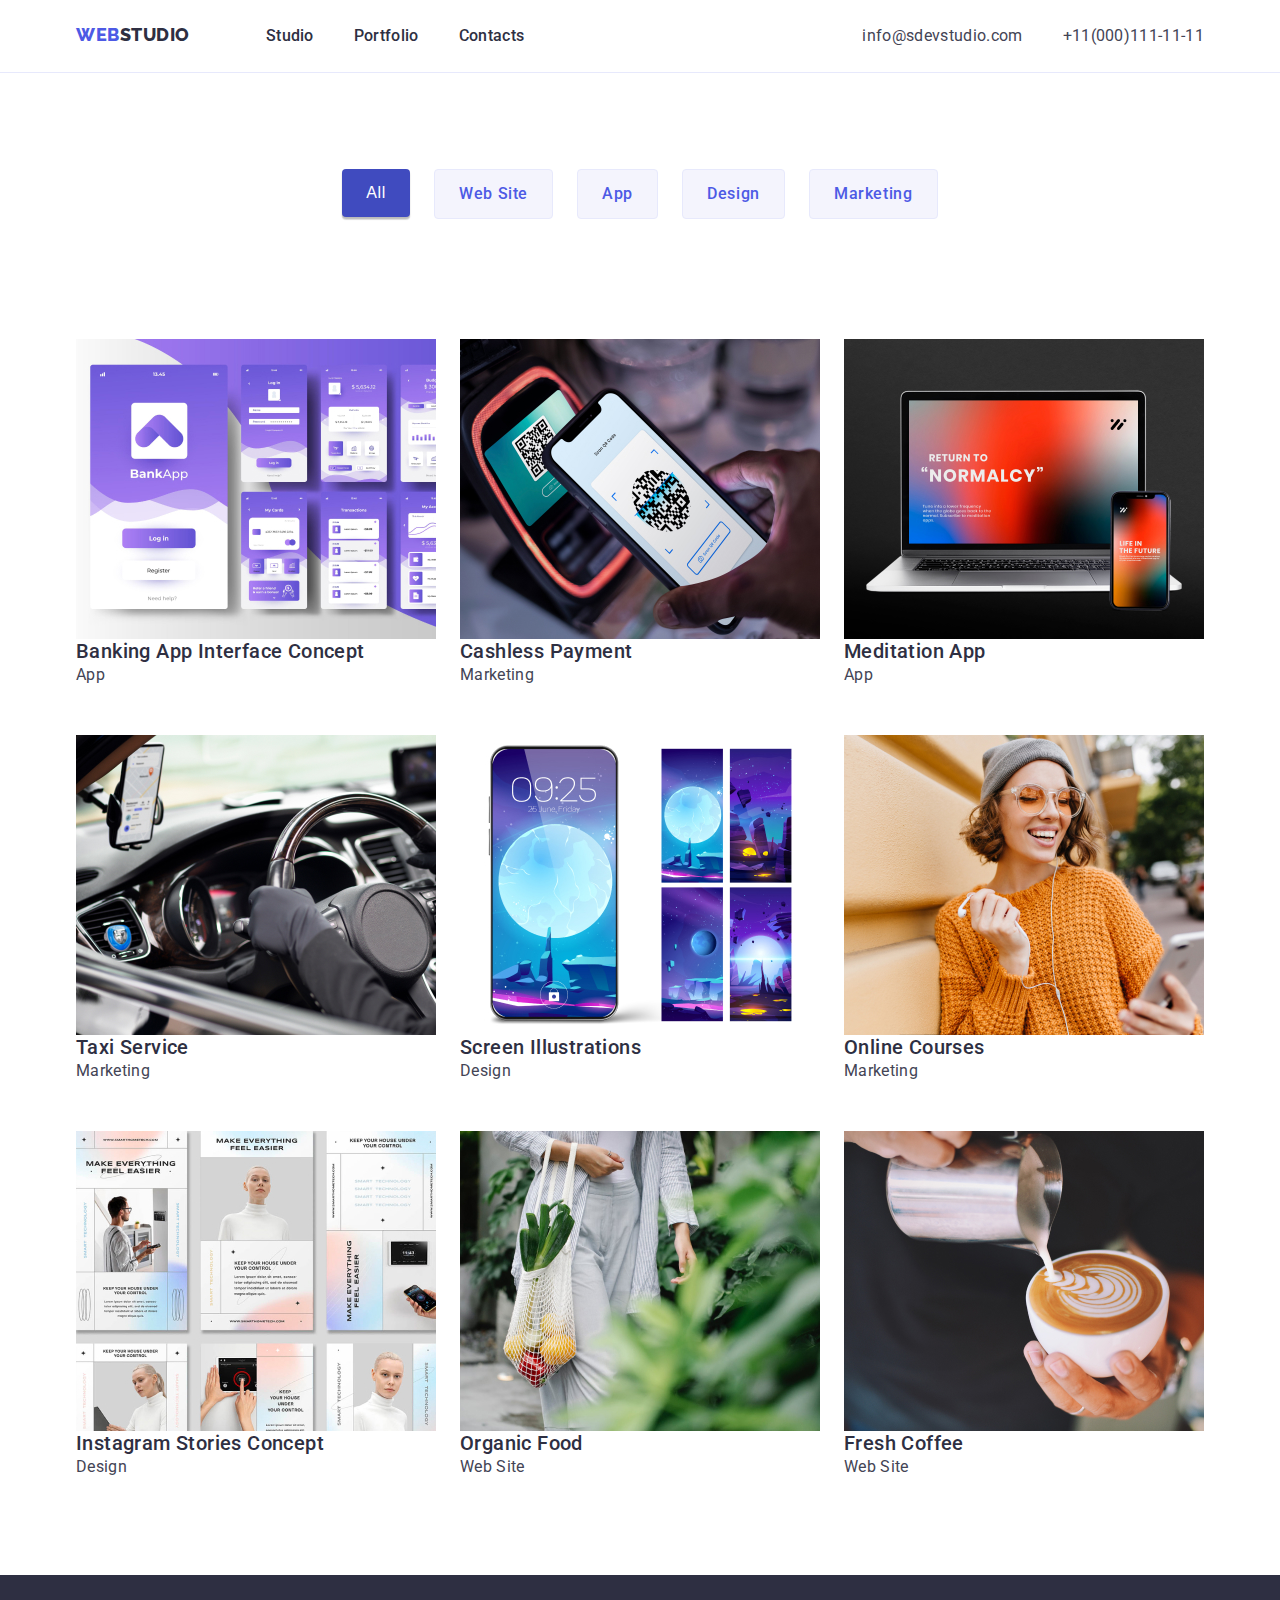
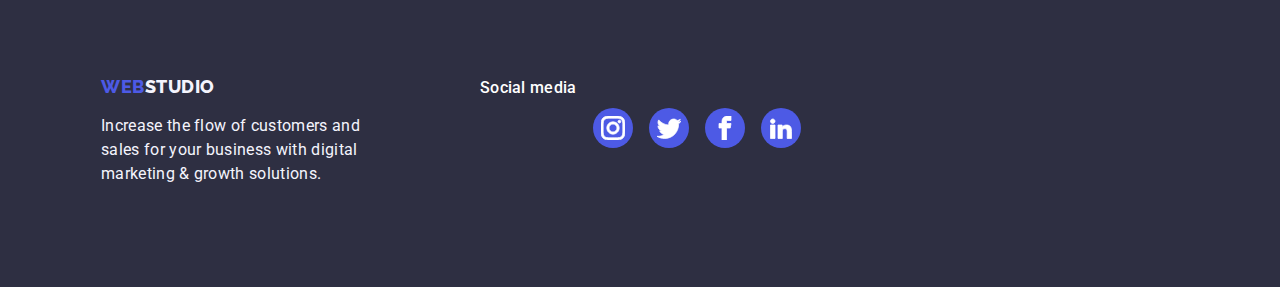
==== portfolio.html @ 398ab16e "for finalize" ====
<!DOCTYPE html>
<html lang="en">

<head>
    <meta charset="UTF-8">
    <meta name="viewport" content="width=device-width, initial-scale=1.0">
    <title>Homework#4</title>
    <link rel="preconnect" href="https://fonts.googleapis.com">
    <link rel="preconnect" href="https://fonts.gstatic.com" crossorigin>
    <link
        href="https://fonts.googleapis.com/css2?family=Raleway:wght@800&family=Roboto:wght@400;500;700;900&display=swap"
        rel="stylesheet">
    <link rel="preconnect" href="https://fonts.googleapis.com">
    <link rel="preconnect" href="https://fonts.gstatic.com" crossorigin>
    <link
        href="https://fonts.googleapis.com/css2?family=Raleway:wght@800&family=Roboto:wght@400;500;700;900&display=swap"
        rel="stylesheet">
    <link rel="stylesheet" href="./css/styles.css">
</head>

<body>
    <!--header section-->

    <header class="header">
        <div class="container main-header-container">
            <nav class="nav-menu">
            <a class="logo" href="/goit-markup-hw-04/portfolio.html" target="_blank"><span class="colored">WEB</span><span
                    class="black">STUDIO</span></a>

            <ul class="nav-list">
                <li><a class="nav-link" href="./portfolio.html">Studio</a></li>
                <li><a class="nav-link" href="./portfolio.html">Portfolio</a></li>
                <li><a class="nav-link" href="./portfolio.html">Contacts</a></li>
            </ul>
        </nav>

    <!--address section-->

        <address class="address">
            <ul class="address-list">
                <li><a class="address-link" href="mailto:info@devstudio.com">info@sdevstudio.com</a></li>
                <li><a class="address-link" href="tel:+11(000)111-11-11">+11(000)111-11-11</a></li>
            </ul>
        </address>
        </div>
    </header>

    <!--Link Button-->

    <main>
        <section class="section-portfolio">
            <div class=" container section-portfolio-container">
            <ul class="portfolio-button-list">
                <li class="portfolio-link"><button class="blue" type="button">All</button></li>
                <li class="portfolio-link"><button class="portfolio-button" type="button">Web Site</button></li>
                <li class="portfolio-link"><button class="portfolio-button" type="button">App</button></li>
                <li class="portfolio-link"><button class="portfolio-button" type="button">Design</button></li>
                <li class="portfolio-link"><button class="portfolio-button" type="button">Marketing</button></li>
            </ul>
            </div>
        </section>
        
        <!--images-->
        <section class="project-card1">
            <div class="container project-card1-container">
            <ul class="project-list-item">
                <li class="project"><img src="images/img8.jpg" width="360" alt="banking">
                    <div class="project-details">
                    <p class="project-title">Banking App Interface Concept<p>
                    <p class="project-description">App</p>
                    </div>
                </li>
                <li class="project"><img src="images/img9.jpg" width="360" alt="cashless">
                    <div class="project-details">
                    <p class="project-title">Cashless Payment
                    <p class="project-description">Marketing</p>
                    <div>
                </li>
                <li class="project"><img src="images/img10.jpg" width="360" alt="meditation">
                     <div class="project-details">
                    <p class="project-title">Meditation App</p>
                    <p class="project-description">App</p>
                </div>
            </li>

                <li class="project"><img src="images/img11.jpg" width="360" alt="taxi">
                    <div class="project-details">
                    <p class="project-title">Taxi Service</p>
                    <p class="project-description">Marketing</p>
                </div>
            </li>
                <li class="project"><img src="images/img12.jpg" width="360" alt="screen">
                    <div class="project-details">
                    <p class="project-title">Screen Illustrations</p>
                    <p class="project-description">Design</p>
                </div>
            </li>
                <li class="project"><img src="images/img13.jpg" width="360" alt="online">
                    <div class="project-details">
                    <p class="project-title">Online Courses</p>
                    <p class="project-description">Marketing</p>
                </div>
            </li>
                <li class="project"><img src="images/img14.jpg" width="360" alt="instagram">
                    <div class="project-details">
                    <p class="project-title">Instagram Stories Concept</p>
                    <p class="project-description">Design</p>
                </div>
            </li>
                <li class="project"><img src="images/img15.jpg" width="360" alt="organic">
                    <div class="project-details">
                    <p class="project-title">Organic Food</p>
                    <p class="project-description">Web Site</p>
                </div>
            </li>
                <li class="project"><img src="images/img16.jpg" width="360" alt="coffee">
                    <div class="project-details">
                    <p class="project-title">Fresh Coffee</p>
                    <p class="project-description">Web Site</p>
                    </div>
                </li>
            </ul>
        </section>
    </div>
    </main>

    <!--Footer Section-->
    <footer>
<div class="container footer-section-container">
    <div class="col">
        <a class="footer-logo" href="/goit-markup-hw-04/index.html" target="_blank"><span
                class="colored">WEB</span><span class="white">STUDIO</span></a>
        <p class="footer-description">Increase the flow of customers and<br>
            sales for your business with digital<br>
            marketing & growth solutions.</p>
                </div>
                <div class="social-link">
                    <p class="media-link">Social media</p>
                </div>

                <div class="footer-icons-item">
                    <svg class="footer-icon">
                        <use href="./sprite.svg#icon-instagram"></use>
                    </svg>
                </div>

                <div class="footer-icons-item">
                    <svg class="footer-icon">
                        <use href="./sprite.svg#icon-twitter"></use>
                    </svg>
                </div>

                <div class="footer-icons-item">
                    <svg class="footer-icon">
                        <use href="./sprite.svg#icon-facebook"></use>
                    </svg>
                </div>

                <div class="footer-icons-item">
                    <svg class="footer-icon">
                        <use href="./sprite.svg#icon-linkedin2"></use>
                    </svg>
                </div>

    </footer>
</body>

</html>
---- css/styles.css ----
* {
    margin: 0;
    padding: 0;
    box-sizing: border-box;
    
}

:root {
    --navy-blue: #2e2f42;
    --slate: #434455;
    --cloud: #f4f4fd;
    --iris: #4d5ae5;
    --orange: #e7791f;
    --ocean: #404bbf;
    --cornflower: #e7e9fc;
    --white: #fff;
    --blue: #0000ff;
    --green: rgba(49, 208, 170, 1);
    --light-slate: rgba(142, 143, 153, 1);
}

body {
    font-family: 'Roboto', sans-serif;
}

img {
    display: block;
    max-width: 100%;
    height: auto;
}

h1,
h2,
h3,
h4,
h5,
h6,
p, 


ul {
    margin: 0;
    padding: 0;
}


ul {
    list-style-type: none;
}

a {
    text-decoration: none;
    color: inherit;
}
address {
    font-style: normal;
}
.container {
    width: 1158px;
    margin: 0 auto;
}

.header {
    border-bottom: 1px solid var(--cornflower);
    padding: 24px 0;
    background: var(--white);
}
.main-header-container {
    display: flex;
    padding: 0 15px;
    justify-content: space-between;
}

.nav-menu {
    display: inline-flex;
    column-gap: 76px;
}

.nav-list {
    display: inline-flex;
    column-gap: 40px;
}

.nav-link {
    color: var(--navy-blue);
    font-size: 16px;
    font-weight: 500;
    line-height: 24px;
    /* 150% */
    letter-spacing: 0.32px;
}


.nav-link:hover, .address-link:hover {
    color:var(--ocean);
}

.address-list {
    display: flex;
    column-gap: 40px;
    position: relative;
    margin-left: 332px;
}

.address-link {
    color: var(--slate);
    font-size: 16px;
    line-height: 24px;
    letter-spacing: 0.32px;
}  

.hero { 
    /* background-color: var(--navy-blue); */
    padding: 188px 0;
    background-image: linear-gradient(rgba(46,47,66,0.7),rgba(46,47,66,0.7)),url(/images/people-office.jpg);
    background-size: cover;
    background-position: center;
    position: relative;
}

.hero-heading {
    font-size: 56px;
    line-height: 60px;
    letter-spacing: 1.12px;
    color: var(--white);
    display: block;
    text-align: center;
}

.hero-button {
    background-color: var(--iris);
    color: var(--white);
    outline: none;
    border: unset;
    padding: 16px 32px;
    display:block;
    margin: auto;
    margin-top: 48px;
    border-radius: 4px;
    box-shadow: 0px 4px 4px 0px rgba(0, 0, 0, 0.15);
    font-size: 16px;
    font-weight: 500;
    line-height: 24px;
    /* 150% */
    letter-spacing: 0.64px;
    cursor: pointer;   
    font-family: inherit;
}

.hero-button:hover {
    background-color: var(--ocean);
}

    /* ----------------Features Section--------------- */

.features-icon {
    background-color: var(--cloud);
    padding: 24px 100px;
    top: 120px;
    border-radius: 4px;
    display: inline-block;
    justify-content: center;
    align-items: center;
}

.features {
    padding: 120px 0px;
}
.features-list {
    display: flex;
    column-gap: 24px;
}
.features-title {
    margin-bottom: 8px;
}
.features-title, .team-name {
    color: var(--navy-blue);
    font-size: 20px;
    font-weight: 500;
    line-height: 24px;
    /* 120% */
    letter-spacing: 0.4px;
    margin-bottom: 8px;
}

.features-description, .team-position {
    color: var(--slate);
    font-size: 16px;
    line-height: 24px;
    /* 150% */
    letter-spacing: 0.32px;
}

    /* ------------Services Section--------------- */

.services {
    padding-bottom: 120px;
}
.services-title {
    margin-bottom: 73px;
}
.services-title, .team-title {
    color: var(--navy-blue);
    text-align: center;
    font-size: 36px;
    line-height: 40px;
    letter-spacing: 0.72px;
    text-transform: capitalize;
}

.services-list-menu {
    display: flex;
    column-gap: 24px;
    justify-content: center;
}

    /* ----------------Team Section------------------ */
.team {
    background-color: var(--cloud);
    padding: 120px 0px;
}

.team-list-item:hover {
    box-shadow: 6px 6px 40px 10px rgba(46, 47, 66, 0.16);
    transform: translateY(20px);
    backdrop-filter: blur(5px);
    transition: 0.6s;

}

.team-title {
    margin-bottom: 73px;
}   
.team-list-menu {
    display: flex;
    column-gap: 24px;
    text-align: center;

}
.team-item-details {
    padding: 32px 16px;
    border-radius: 0px 0px 4px 4px;
    background: var(--WHITE, #FFF);
    box-shadow: 0px 2px 1px 0px rgba(46, 47, 66, 0.08), 0px 1px 1px 0px rgba(46, 47, 66, 0.16), 0px 1px 6px 0px rgba(46, 47, 66, 0.08);
}

.icons-item {
    align-items: center;
    padding: 12px;
    margin-top: 12px;
    display: inline-flex;
    cursor: pointer;
    background-color: var(--iris);
    border-radius: 40px;
    justify-content: center;
    margin-left: 12px;
    
   
}
.icon {
    width: 16px;
    height: 16px;
    fill: var(--white);
    stroke-width: 1px;
    stroke:var(--white);
}

.icons-item:hover {
   background-color: var(--ocean);
}

    /* --------------------Client Section-------------------- */
.client-section {
    background-color: var(--cornflower-);
    padding: 150px 0px;
    text-align: center;
    
}

.client-title {
    font-weight: 700; 
    font-size: 36px; 
    line-height: 40px;
    color: var(--navy-blue);
    margin-bottom: 75px;
    
}

.client-logo {
    display: flex;
    column-gap: 24px;
    justify-content: center;
    cursor: pointer;
}

.client-logo img {
    border: solid 1px var(--light-slate);
    border-radius: 5px;
    width: 168px;
    height:88px;
    padding: 16px 32px;
    
}

.section-client-container img:hover{
    background-color: var(--iris);
}
    /* -----------------Footer Section------------------- */

.footer-section-container{
    display:flex;
    flex-wrap: wrap;
    align-items: flex-start;
    /* justify-content: space-between; */
}
.footer-description {
    color: var(--cloud);
    font-size: 16px;
    line-height: 24px;
    letter-spacing: 0.32px;
    margin-top: 17px;  
}

footer {
    background: var(--navy-blue);
    padding: 101px;
}

.media-link {
    font-size: 16px;
    font-weight: 500;
    line-height: 24px;
    letter-spacing: 0.02em;
    color: var(--white);
    margin-left: 120px;    
}    

.footer-icon {
    width: 24px;
    height:24px;
    fill: var(--white);
    stroke-width: 1px;
    stroke: var(--white);
}

.footer-icons-item {
    align-items: center;
    padding: 8px;
    margin-top: 32px;
    display: flex;
    background-color: var(--iris);
    border-radius: 40px;
    justify-content: center;
    margin-left: 16px;
    cursor: pointer;
    
}

.footer-icons-item:hover{
    background-color: var(--green);
}

    /* --WEBSTUDIO L O G O------ */

.colored {
    color: var(--iris);
    font-family: Raleway;
    font-size: 18px;
    font-weight: 800;
    line-height: 21px;
    letter-spacing: 0.54px;
    text-transform: uppercase;
}

.black {
    color: var(--navy-blue);
    font-family: Raleway;
    font-size: 18px;
    font-weight: 800;
    line-height: 21px;
    letter-spacing: 0.54px;
    text-transform: uppercase;
}

.white {
    color: var(--cloud);
    font-family: Raleway;
    font-size: 18px;
    font-weight: 800;
    line-height: 21px;
    /* 116.667% */
    letter-spacing: 0.54px;
    text-transform: uppercase;
}


    /*------- PORTFOLIO HTML-----*/

button {
    cursor: pointer;
}

.section-portfolio {
    padding: 96px 0 72px;
}
.portfolio-button-list {
    display: flex;
    column-gap: 24px;
    justify-content: center;
   
}

.portfolio-button {
    border-radius: 4px;
    border: 1px solid var(--cornflower);
    background: var(--cloud);
    padding: 12px 24px;
    justify-content: center;
    align-items: center;
    display: flex;
    text-align: center;
    color: var(--iris);
    text-align: center;
    font-size: 16px;
    font-weight: 500;
    line-height: 24px;
    letter-spacing: 0.64px;
    font-family: inherit;
    -webkit-transition-duration: 0.4s;
    transition-duration: 0.4s;
    -webkit-transition-property: box-shadow, transform;
    transition-property: box-shadow, transform;

}

.portfolio-button:hover, .portfolio-button:focus, .portfolio-button:active{
    color: var(--white);
    background: var(--ocean);
    border: var(--ocean);
    box-shadow: 0px 2px 2px 0px rgba(0, 0, 0, 0.12), 0px 2px 1px 0px rgba(0, 0, 0, 0.08), 0px 3px 1px 0px rgba(0, 0, 0, 0.10);
    -webkit-transform: scale(1.1);
    transform: scale(1.1);
}

.blue {
    border-radius: 4px;
    background: var(--ocean);
    box-shadow: 0px 2px 2px 0px rgba(0, 0, 0, 0.12), 0px 2px 1px 0px rgba(0, 0, 0, 0.08), 0px 3px 1px 0px rgba(0, 0, 0, 0.10);
    color: var(--white);
    text-align: center;
    align-items: center;
    display: flex;
    justify-content: center;
    padding: 12px 24px;
    outline: none;
    border: unset;
    font-size: 16px;
    font-weight: 500;
    line-height: 24px;
    letter-spacing: 0.64px;
    font-size: inherit;
    -webkit-transition-duration: 0.4s;
    transition-duration: 0.4s;
    -webkit-transition-property: box-shadow, transform;
    transition-property: box-shadow, transform;
}

.blue:hover, .blue:focus, .blue:active {
    background: var(--iris);
    box-shadow: 0px 2px 2px 0px rgba(0, 0, 0, 0.12), 0px 2px 1px 0px rgba(0, 0, 0, 0.08), 0px 3px 1px 0px rgba(0, 0, 0, 0.10);
    -webkit-transform: scale(1.1);
    transform: scale(1.1);

}   

.project-card1 {
    padding-bottom: 96px;
    cursor: pointer;
}

.project-list-item {
    column-gap: 24px;
    display: flex;
    align-items: flex-start;
    flex-wrap: wrap;
    justify-content: center;

}

.project-title {
    color: var(--navy-blue);      
    font-size: 20px;
    font-weight: 500;
    letter-spacing: 0.4px;
    line-height: 24px;
}

.project-description {
    color: var(--slate); 
    font-size: 16px;
    letter-spacing: 0.32px;
    line-height: 24px;
}

.prjoect-details {
    padding: 32px 32px;
    border: 1px solid var(--CORNFLOWER, #E7E9FC);
    background: var(--WHITE, #FFF);
}

.project {
    margin-top: 48px;
}

.project:hover {
    box-shadow: 6px 6px 40px 10px rgba(46, 47, 66, 0.16);
    transform: translateY(20px);
    backdrop-filter: blur(5px);
    transition: 0.6s;
}
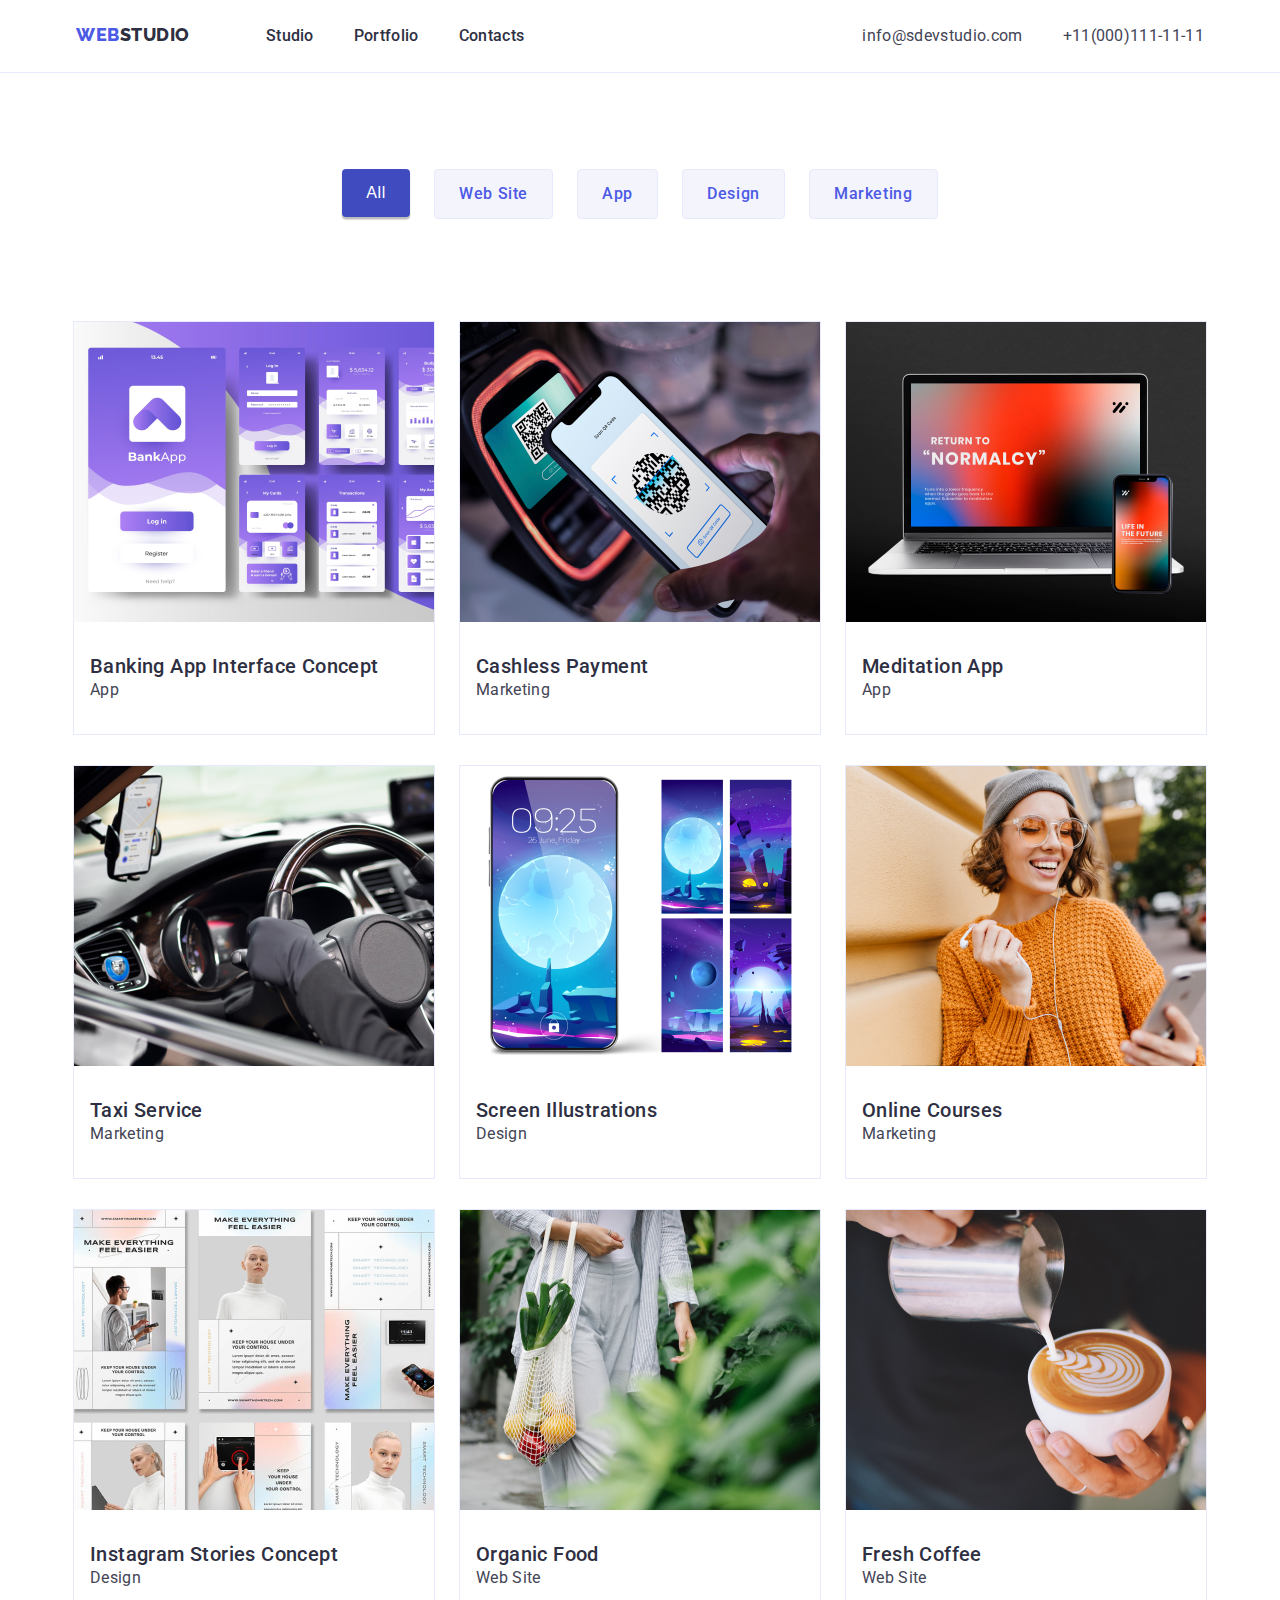
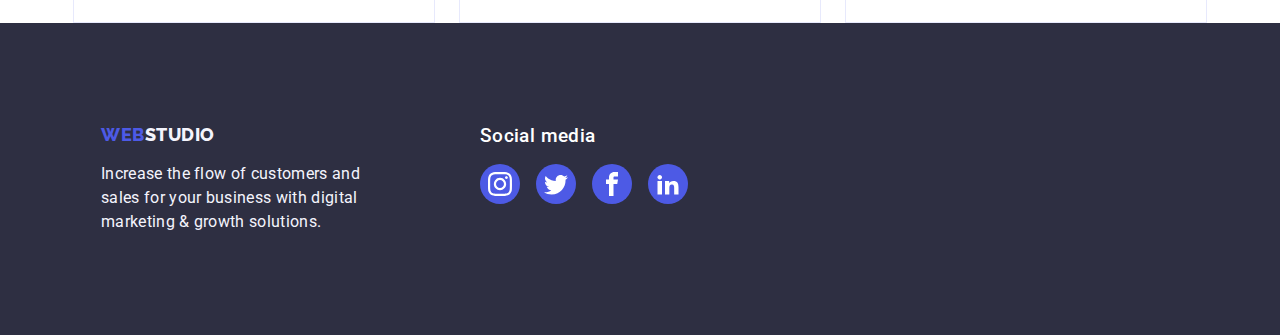
==== commit f89dfbe2: "refinement" ====
--- a/portfolio.html
+++ b/portfolio.html
@@ -24,17 +24,17 @@
     <header class="header">
         <div class="container main-header-container">
             <nav class="nav-menu">
-            <a class="logo" href="/goit-markup-hw-04/portfolio.html" target="_blank"><span class="colored">WEB</span><span
+                <a class="logo" href="/goit-markup-hw-04/portfolio.html" target="_blank"><span class="colored">WEB</span><span
                     class="black">STUDIO</span></a>
 
             <ul class="nav-list">
-                <li><a class="nav-link" href="./portfolio.html">Studio</a></li>
-                <li><a class="nav-link" href="./portfolio.html">Portfolio</a></li>
-                <li><a class="nav-link" href="./portfolio.html">Contacts</a></li>
+                <li class="nav-list-item"><a class="nav-link" href="./portfolio.html">Studio</a></li>
+                <li class="nav-list-item"><a class="nav-link" href="./portfolio.html">Portfolio</a></li>
+                <li class="nav-list-item"><a class="nav-link" href="./portfolio.html">Contacts</a></li>
             </ul>
         </nav>
 
-    <!--address section-->
+    <!-----------address section---------->
 
         <address class="address">
             <ul class="address-list">
@@ -43,7 +43,7 @@
             </ul>
         </address>
         </div>
-    </header>
+    </header> 
 
     <!--Link Button-->
 
@@ -64,56 +64,110 @@
         <section class="project-card1">
             <div class="container project-card1-container">
             <ul class="project-list-item">
-                <li class="project"><img src="images/img8.jpg" width="360" alt="banking">
+                <li class="project-links-item">
+                    <figure class="project-card-figure">
+                        <img src="images/img8.jpg" width="360" alt="banking">
+                        <figcaption>
+                            Lorem ipsum dolor sit amet consectetur adipisicing elit.<br>Provident cumque modi illum quia accusamuss!
+                        </figcaption>
+                    </figure>
                     <div class="project-details">
                     <p class="project-title">Banking App Interface Concept<p>
                     <p class="project-description">App</p>
                     </div>
                 </li>
-                <li class="project"><img src="images/img9.jpg" width="360" alt="cashless">
+                <li class="project-links-item">
+                    <figure class="project-card-figure">
+                         <img src="images/img9.jpg" width="360" alt="cashless">
+                        <figcaption>
+                            Lorem ipsum dolor sit amet consectetur adipisicing elit.<br>Provident cumque modi illum quia accusamuss!
+                        </figcaption>
+                    </figure>
                     <div class="project-details">
                     <p class="project-title">Cashless Payment
                     <p class="project-description">Marketing</p>
                     <div>
                 </li>
-                <li class="project"><img src="images/img10.jpg" width="360" alt="meditation">
-                     <div class="project-details">
+                <li class="project-links-item">
+                    <figure class="project-card-figure">
+                        <img src="images/img10.jpg" width="360" alt="meditation">
+                        <figcaption>
+                            Lorem ipsum dolor sit amet consectetur adipisicing elit.<br>Provident cumque modi illum quia accusamuss!
+                        </figcaption>
+                    </figure>
+                    <div class="project-details">
                     <p class="project-title">Meditation App</p>
                     <p class="project-description">App</p>
                 </div>
             </li>
 
-                <li class="project"><img src="images/img11.jpg" width="360" alt="taxi">
+                <li class="project-links-item">
+                    <figure class="project-card-figure">
+                        <img src="images/img11.jpg" width="360" alt="taxi">
+                        <figcaption>
+                            Lorem ipsum dolor sit amet consectetur adipisicing elit.<br>Provident cumque modi illum quia accusamuss!
+                        </figcaption>
+                    </figure>
                     <div class="project-details">
                     <p class="project-title">Taxi Service</p>
                     <p class="project-description">Marketing</p>
                 </div>
             </li>
-                <li class="project"><img src="images/img12.jpg" width="360" alt="screen">
+                <li class="project-links-item">
+                    <figure class="project-card-figure">
+                        <img src="images/img12.jpg" width="360" alt="screen">
+                        <figcaption>
+                            Lorem ipsum dolor sit amet consectetur adipisicing elit.<br>Provident cumque modi illum quia accusamuss!
+                        </figcaption>
+                    </figure>
                     <div class="project-details">
                     <p class="project-title">Screen Illustrations</p>
                     <p class="project-description">Design</p>
                 </div>
             </li>
-                <li class="project"><img src="images/img13.jpg" width="360" alt="online">
+                <li class="project-links-item">
+                    <figure class="project-card-figure">
+                        <img src="images/img13.jpg" width="360" alt="online">
+                        <figcaption>
+                            Lorem ipsum dolor sit amet consectetur adipisicing elit.<br>Provident cumque modi illum quia accusamuss!
+                        </figcaption>
+                    </figure>
                     <div class="project-details">
                     <p class="project-title">Online Courses</p>
                     <p class="project-description">Marketing</p>
                 </div>
             </li>
-                <li class="project"><img src="images/img14.jpg" width="360" alt="instagram">
+                <li class="project-links-item">
+                    <figure class="project-card-figure">
+                        <img src="images/img14.jpg" width="360" alt="instagram">
+                        <figcaption>
+                            Lorem ipsum dolor sit amet consectetur adipisicing elit.<br>Provident cumque modi illum quia accusamuss!
+                        </figcaption>
+                    </figure>
                     <div class="project-details">
                     <p class="project-title">Instagram Stories Concept</p>
                     <p class="project-description">Design</p>
                 </div>
             </li>
-                <li class="project"><img src="images/img15.jpg" width="360" alt="organic">
+                <li class="project-links-item">
+                    <figure class="project-card-figure">
+                        <img src="images/img15.jpg" width="360" alt="organic">
+                        <figcaption>
+                            Lorem ipsum dolor sit amet consectetur adipisicing elit.<br>Provident cumque modi illum quia accusamuss!
+                        </figcaption>
+                    </figure>
                     <div class="project-details">
                     <p class="project-title">Organic Food</p>
                     <p class="project-description">Web Site</p>
                 </div>
             </li>
-                <li class="project"><img src="images/img16.jpg" width="360" alt="coffee">
+                <li class="project-links-item">
+                    <figure class="project-card-figure">
+                        <img src="images/img16.jpg" width="360" alt="coffee">
+                        <figcaption>
+                            Lorem ipsum dolor sit amet consectetur adipisicing elit.<br>Provident cumque modi illum quia accusamuss!
+                        </figcaption>
+                    </figure>
                     <div class="project-details">
                     <p class="project-title">Fresh Coffee</p>
                     <p class="project-description">Web Site</p>
@@ -126,42 +180,42 @@
 
     <!--Footer Section-->
     <footer>
-<div class="container footer-section-container">
-    <div class="col">
+    <div class="footer-section-container">
         <a class="footer-logo" href="/goit-markup-hw-04/index.html" target="_blank"><span
                 class="colored">WEB</span><span class="white">STUDIO</span></a>
         <p class="footer-description">Increase the flow of customers and<br>
             sales for your business with digital<br>
             marketing & growth solutions.</p>
-                </div>
-                <div class="social-link">
-                    <p class="media-link">Social media</p>
-                </div>
-
-                <div class="footer-icons-item">
-                    <svg class="footer-icon">
-                        <use href="./sprite.svg#icon-instagram"></use>
-                    </svg>
-                </div>
-
-                <div class="footer-icons-item">
-                    <svg class="footer-icon">
-                        <use href="./sprite.svg#icon-twitter"></use>
-                    </svg>
-                </div>
-
-                <div class="footer-icons-item">
-                    <svg class="footer-icon">
-                        <use href="./sprite.svg#icon-facebook"></use>
-                    </svg>
-                </div>
-
-                <div class="footer-icons-item">
-                    <svg class="footer-icon">
-                        <use href="./sprite.svg#icon-linkedin2"></use>
-                    </svg>
-                </div>
-
+    </div>
+    
+            <div class="social-icon">   
+                <h3 class="media-link">Social media</h3>
+                <ul class="footer-icons-item">
+                    <li class="footer-icons-list">
+                        <svg class="footer-icons-link">
+                            <use href="./sprite.svg#icon-instagram"></use>
+                        </svg>
+                    </li>
+            
+                    <li class="footer-icons-list">
+                        <svg class="footer-icons-link">
+                            <use href="./sprite.svg#icon-twitter"></use>
+                        </svg>
+                    </li>
+            
+                    <li class="footer-icons-list">
+                        <svg class="footer-icons-link">
+                            <use href="./sprite.svg#icon-facebook"></use>
+                        </svg>
+                    </li>
+            
+                    <li class="footer-icons-list">
+                        <svg class="footer-icons-link">
+                            <use href="./sprite.svg#icon-linkedin2"></use>
+                        </svg>
+                    </li>
+                </ul>
+            </div>
     </footer>
 </body>
 
--- a/css/styles.css
+++ b/css/styles.css
@@ -17,6 +17,12 @@
     --blue: #0000ff;
     --green: rgba(49, 208, 170, 1);
     --light-slate: rgba(142, 143, 153, 1);
+    --transition-duration: 250ms;
+}
+
+
+.figure {
+    margin: 0px;
 }
 
 body {
@@ -59,7 +65,7 @@
     width: 1158px;
     margin: 0 auto;
 }
-
+/* --------------NAVIGATION SECTION---------------- */
 .header {
     border-bottom: 1px solid var(--cornflower);
     padding: 24px 0;
@@ -90,15 +96,32 @@
     letter-spacing: 0.32px;
 }
 
-
-.nav-link:hover, .address-link:hover {
+.nav-link::after {
+    content: '';
+    height: 4px;
+    background-color: var(--ocean);
+    border-radius: 2px;
+    position: absolute;
+    left: 0;
+    bottom: -25px;
+}
+
+.nav-list-item {
+    position: relative;
+}
+
+.nav-list-item:hover .nav-link::after {
+    width: 100%;
+}
+
+.nav-link:hover, .nav-list-item:hover, .address-link:hover {
     color:var(--ocean);
 }
 
 .address-list {
     display: flex;
     column-gap: 40px;
-    position: relative;
+    /* position: relative; */
     margin-left: 332px;
 }
 
@@ -109,10 +132,12 @@
     letter-spacing: 0.32px;
 }  
 
+/* -----------------HERO SECTION-------------------- */
+
+
 .hero { 
-    /* background-color: var(--navy-blue); */
     padding: 188px 0;
-    background-image: linear-gradient(rgba(46,47,66,0.7),rgba(46,47,66,0.7)),url(/images/people-office.jpg);
+    background-image: linear-gradient(rgba(46,47,66,0.7),rgba(46,47,66,0.7)), url(../images/people-office.jpg);
     background-size: cover;
     background-position: center;
     position: relative;
@@ -222,10 +247,13 @@
 
 .team-list-item:hover {
     box-shadow: 6px 6px 40px 10px rgba(46, 47, 66, 0.16);
-    transform: translateY(20px);
+    /* transform: translateY(20px); */
     backdrop-filter: blur(5px);
     transition: 0.6s;
-
+}
+
+.team-position {
+    margin-bottom: 8px;
 }
 
 .team-title {
@@ -235,6 +263,8 @@
     display: flex;
     column-gap: 24px;
     text-align: center;
+    align-items: center;
+    justify-content: space-between;
 
 }
 .team-item-details {
@@ -247,16 +277,18 @@
 .icons-item {
     align-items: center;
     padding: 12px;
-    margin-top: 12px;
     display: inline-flex;
     cursor: pointer;
     background-color: var(--iris);
     border-radius: 40px;
     justify-content: center;
-    margin-left: 12px;
-    
-   
-}
+}
+
+.icons-list {
+    display: flex;
+    gap:24px;
+}
+
 .icon {
     width: 16px;
     height: 16px;
@@ -270,11 +302,16 @@
 }
 
     /* --------------------Client Section-------------------- */
-.client-section {
+
+.customer-section {
+    width: 100%;
+}
+    
+.customer-section {
     background-color: var(--cornflower-);
-    padding: 150px 0px;
-    text-align: center;
-    
+    margin: 0 auto;
+    padding: 150px 20px;
+    text-align: center;   
 }
 
 .client-title {
@@ -282,37 +319,45 @@
     font-size: 36px; 
     line-height: 40px;
     color: var(--navy-blue);
-    margin-bottom: 75px;
-    
+    margin-bottom: 40px;  
+}
+
+.client-items {
+    display: flex;
+    justify-content: center;
+    cursor: pointer;
+    column-gap: 24px;
+
 }
 
 .client-logo {
-    display: flex;
-    column-gap: 24px;
-    justify-content: center;
-    cursor: pointer;
-}
-
-.client-logo img {
     border: solid 1px var(--light-slate);
-    border-radius: 5px;
+    border-radius: 4px;
+    transition: color 250ms cubic-bezier(0.4, 0, 0.2 1);
+    color: var(--light-slate);
+}
+
+.client-logo:hover {
+    border-color: var(--ocean);
+}
+
+.client-logo-link {
+    color: var(--light-slate);
+}
+
+.logo-link {
+    display: block;
     width: 168px;
-    height:88px;
+    height: 88px;
+    /* fill: currentColor; */
     padding: 16px 32px;
-    
-}
-
-.section-client-container img:hover{
-    background-color: var(--iris);
+}
+
+.client-logo:hover svg{
+    fill: var(--iris);
 }
     /* -----------------Footer Section------------------- */
 
-.footer-section-container{
-    display:flex;
-    flex-wrap: wrap;
-    align-items: flex-start;
-    /* justify-content: space-between; */
-}
 .footer-description {
     color: var(--cloud);
     font-size: 16px;
@@ -323,44 +368,50 @@
 
 footer {
     background: var(--navy-blue);
+    display: flex;
     padding: 101px;
 }
 
 .media-link {
-    font-size: 16px;
     font-weight: 500;
     line-height: 24px;
     letter-spacing: 0.02em;
     color: var(--white);
-    margin-left: 120px;    
+    margin-bottom: 16px;
 }    
 
-.footer-icon {
+.footer-icons-link {
     width: 24px;
-    height:24px;
+    height: 24px;
+    stroke-width: 1px;
     fill: var(--white);
-    stroke-width: 1px;
-    stroke: var(--white);
-}
-
-.footer-icons-item {
-    align-items: center;
-    padding: 8px;
-    margin-top: 32px;
+}
+
+.footer-icons-list {
+    width: 40px;
+    height: 40px;
+    align-items: center;
     display: flex;
     background-color: var(--iris);
     border-radius: 40px;
     justify-content: center;
-    margin-left: 16px;
-    cursor: pointer;
-    
-}
-
-.footer-icons-item:hover{
+    cursor: pointer; 
+
+}
+
+.footer-icons-list:hover {
     background-color: var(--green);
 }
 
-    /* --WEBSTUDIO L O G O------ */
+.footer-icons-item {
+    display: flex;
+    gap: 16px;
+} 
+
+.social-icon {
+    margin-left: 120px;
+}
+    /* ----------WEBSTUDIO LOGO-------------- */
 
 .colored {
     color: var(--iris);
@@ -388,7 +439,6 @@
     font-size: 18px;
     font-weight: 800;
     line-height: 21px;
-    /* 116.667% */
     letter-spacing: 0.54px;
     text-transform: uppercase;
 }
@@ -473,18 +523,12 @@
 
 }   
 
-.project-card1 {
-    padding-bottom: 96px;
-    cursor: pointer;
-}
-
 .project-list-item {
     column-gap: 24px;
     display: flex;
-    align-items: flex-start;
+    align-items: center;
     flex-wrap: wrap;
     justify-content: center;
-
 }
 
 .project-title {
@@ -502,19 +546,63 @@
     line-height: 24px;
 }
 
-.prjoect-details {
-    padding: 32px 32px;
-    border: 1px solid var(--CORNFLOWER, #E7E9FC);
-    background: var(--WHITE, #FFF);
-}
-
-.project {
-    margin-top: 48px;
-}
-
-.project:hover {
+.project-details {
+    margin: 32px 0;
+    padding: 0 16px;
+    justify-content: center;
+    
+}
+
+.project-links-item {
+    border: 1px solid var(--cornflower);
+    transition: box-shadow var(--transition-duration);
+    margin-top: 30px;
+}
+
+.project-links-item:hover {
     box-shadow: 6px 6px 40px 10px rgba(46, 47, 66, 0.16);
-    transform: translateY(20px);
+    transform: translateY(0);
     backdrop-filter: blur(5px);
-    transition: 0.6s;
+    transition: box-shadow var(--transition-duration);
+}
+
+.project-card-figure {
+    width: 100%;
+    height: 300px;
+    position: relative;
+    overflow: hidden;
+
+}
+
+.project-card-figure img {
+    display: block;
+    width: 100%;
+    height: 100%;
+    object-fit: cover;
+    object-position: center; 
+    
+} 
+
+.project-card-figure figcaption {
+    position: absolute;
+    top: 0;
+    left: 0;
+    width: 100%;
+    height: 100%;
+    background: var(--iris);
+    border-radius: 4px 4px 0px 0px;
+    padding: 0 24px;
+    color: var(--white);
+    text-align: left;
+    display: flex;
+    justify-content: flex-start;
+    align-items: center;
+    line-height: 24px;
+    transition: transform var(--transition-duration) cubic-bezier(0.4, 0, 0.2, 1);
+    transform: translateY(100%);
+    will-change: transform;
+} 
+
+.project-links-item:hover figcaption {
+    transform: translateY(0);
 }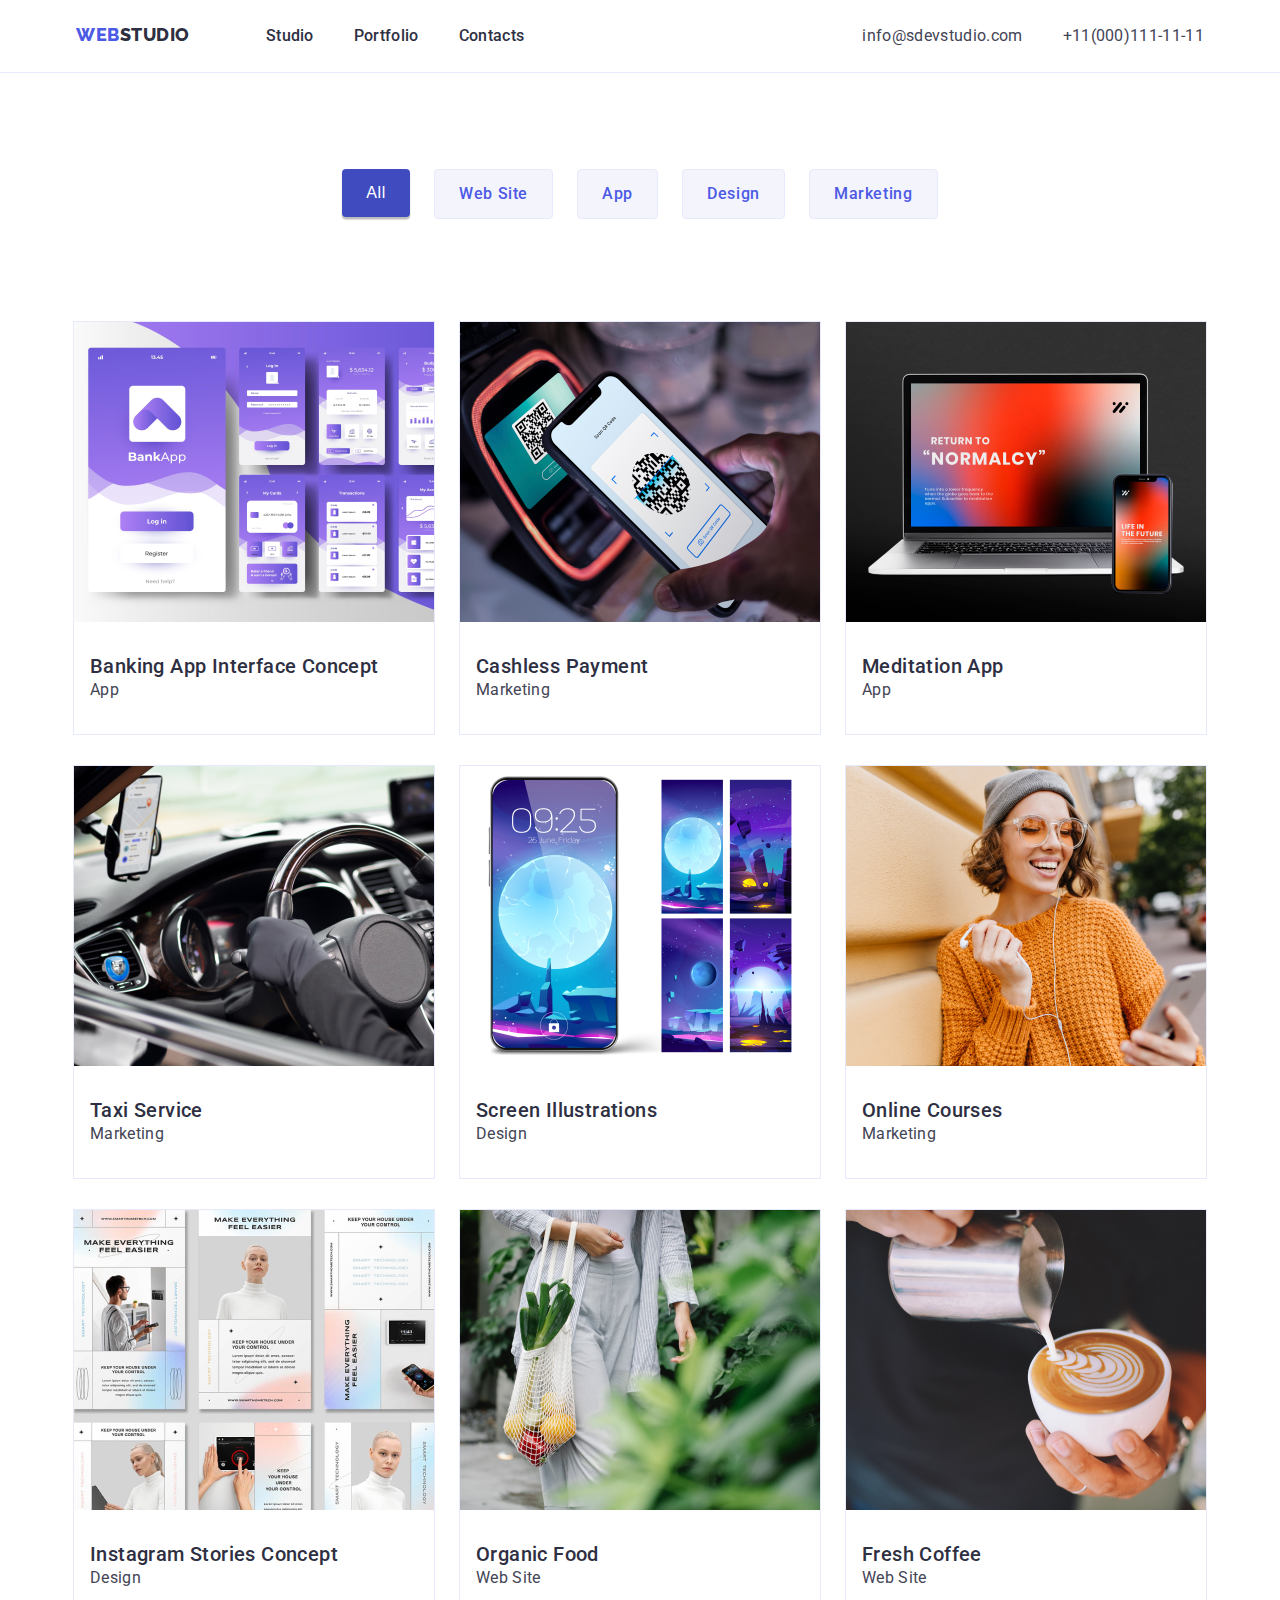
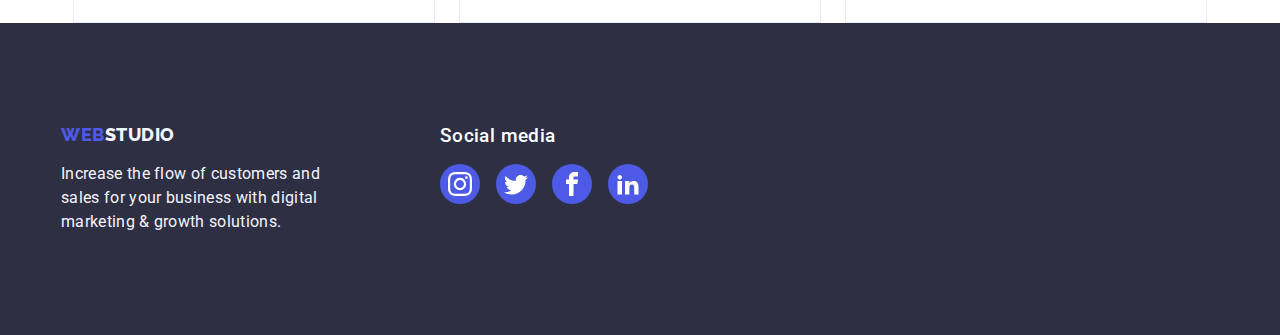
==== commit ce9cb34d: "finally" ====
--- a/portfolio.html
+++ b/portfolio.html
@@ -179,14 +179,16 @@
     </main>
 
     <!--Footer Section-->
+
     <footer>
-    <div class="footer-section-container">
-        <a class="footer-logo" href="/goit-markup-hw-04/index.html" target="_blank"><span
-                class="colored">WEB</span><span class="white">STUDIO</span></a>
-        <p class="footer-description">Increase the flow of customers and<br>
-            sales for your business with digital<br>
-            marketing & growth solutions.</p>
-    </div>
+        <section class="container footer-section">
+            <div class="footer-items">
+                <a class="footer-logo" href="/goit-markup-hw-04/index.html" target="_blank"><span
+                        class="colored">WEB</span><span class="white">STUDIO</span></a>
+                <p class="footer-description">Increase the flow of customers and<br>
+                    sales for your business with digital<br>
+                    marketing & growth solutions.</p>
+            </div>
     
             <div class="social-icon">   
                 <h3 class="media-link">Social media</h3>
--- a/css/styles.css
+++ b/css/styles.css
@@ -17,7 +17,10 @@
     --blue: #0000ff;
     --green: rgba(49, 208, 170, 1);
     --light-slate: rgba(142, 143, 153, 1);
+    --dairy: rgba(252, 252, 252, 1);
+    --navyblue-modal: rgba(46, 47, 66, 0.4);
     --transition-duration: 250ms;
+    --animation-timing-function: cubic-bezier(0.4, 0, 0.2, 1);
 }
 
 
@@ -248,8 +251,7 @@
 .team-list-item:hover {
     box-shadow: 6px 6px 40px 10px rgba(46, 47, 66, 0.16);
     /* transform: translateY(20px); */
-    backdrop-filter: blur(5px);
-    transition: 0.6s;
+    transition: var(--transition-duration);
 }
 
 .team-position {
@@ -259,6 +261,13 @@
 .team-title {
     margin-bottom: 73px;
 }   
+
+.team-list-item img {
+    width: 100%;
+    height: 100%;
+    border-radius: 4px 4px 0px 0px;
+}
+
 .team-list-menu {
     display: flex;
     column-gap: 24px;
@@ -270,7 +279,7 @@
 .team-item-details {
     padding: 32px 16px;
     border-radius: 0px 0px 4px 4px;
-    background: var(--WHITE, #FFF);
+    background: var(--white);
     box-shadow: 0px 2px 1px 0px rgba(46, 47, 66, 0.08), 0px 1px 1px 0px rgba(46, 47, 66, 0.16), 0px 1px 6px 0px rgba(46, 47, 66, 0.08);
 }
 
@@ -308,7 +317,6 @@
 }
     
 .customer-section {
-    background-color: var(--cornflower-);
     margin: 0 auto;
     padding: 150px 20px;
     text-align: center;   
@@ -333,7 +341,7 @@
 .client-logo {
     border: solid 1px var(--light-slate);
     border-radius: 4px;
-    transition: color 250ms cubic-bezier(0.4, 0, 0.2 1);
+    transition: var(--transition-duration) var(--animation-timing-function);
     color: var(--light-slate);
 }
 
@@ -349,7 +357,7 @@
     display: block;
     width: 168px;
     height: 88px;
-    /* fill: currentColor; */
+    fill: currentColor;
     padding: 16px 32px;
 }
 
@@ -368,8 +376,14 @@
 
 footer {
     background: var(--navy-blue);
-    display: flex;
-    padding: 101px;
+    padding: 101px 0;
+    
+}
+
+.footer-section {
+    display: flex;
+    gap: 120px;
+    
 }
 
 .media-link {
@@ -408,9 +422,8 @@
     gap: 16px;
 } 
 
-.social-icon {
-    margin-left: 120px;
-}
+    /* margin-left: 120px; */
+
     /* ----------WEBSTUDIO LOGO-------------- */
 
 .colored {
@@ -598,11 +611,65 @@
     justify-content: flex-start;
     align-items: center;
     line-height: 24px;
-    transition: transform var(--transition-duration) cubic-bezier(0.4, 0, 0.2, 1);
+    transition: transform var(--transition-duration) var(--animation-timing-function);
     transform: translateY(100%);
     will-change: transform;
 } 
 
 .project-links-item:hover figcaption {
     transform: translateY(0);
+}
+
+.modal {
+    background-color: var(--navyblue-modal);
+    position: fixed;
+    top: 0;
+    left: 0;
+    width: 100%;
+    height: 100%;
+    display: flex;
+    justify-content: center;
+    align-items: center;
+    z-index: 999;
+    opacity: 1;
+    pointer-events: auto;
+    transition-property: visibility, opacity, transform;
+    transition-duration: var(--animation-timing-function);
+    transform: none;
+
+}
+
+.modal.is-hidden {
+    visibility: hidden;
+    opacity: 0;
+    pointer-events: none;
+    transform: scale(0.95);
+}
+
+.modal-content {
+    position: relative;
+    width: 408px;
+    height: 584px;
+    background-color: var(--white);
+    box-shadow: 0px 2px 1px 0px rgba(0, 0, 0, 0.14),
+                0px 2px 1px 0px rgba(0, 0, 0, 0.12);
+    border-radius: 4px;
+}
+
+.modal-close {
+    display: flex;
+    align-items: center;
+    justify-content: center;
+    background-color: var(--white);
+    border: 0px;
+    border-radius: 50px;
+    width: 30px;
+    height: 30px;
+    position: absolute;
+    /* right: 20px; */
+    left: 100%;
+    top: 0px;
+    cursor: pointer;
+    border: 1px solid rgba(0, 0, 0, 0.10);
+    transition: background-color var(--transition-duration) var(--animation-timing-function), color var(--transition-duration) var(--animation-timing-function);
 }